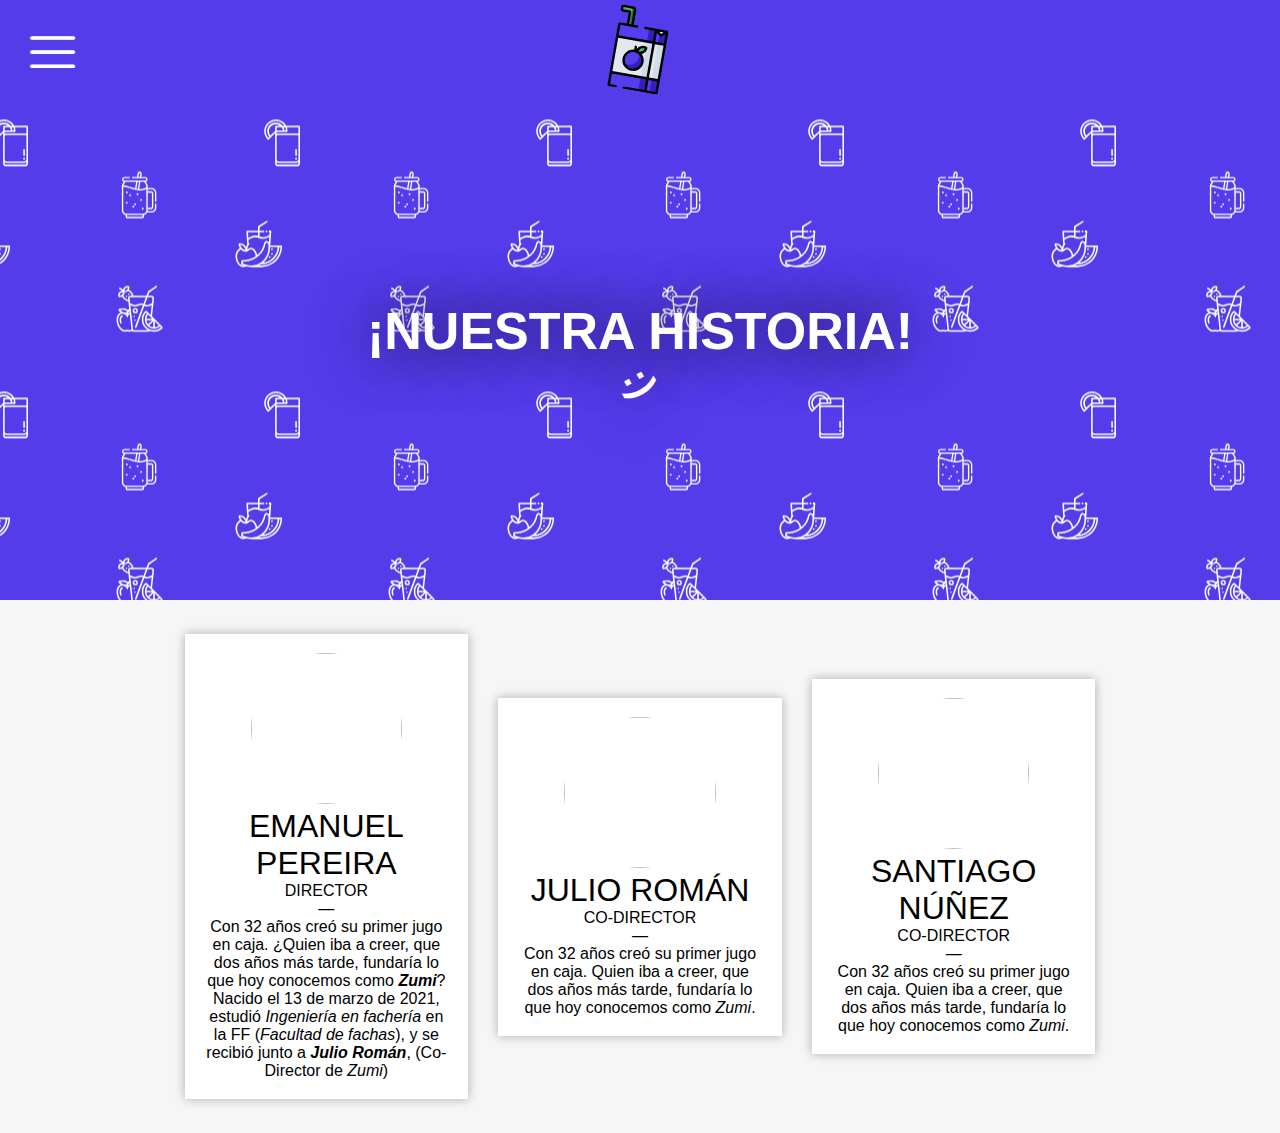
==== nuestra-historia.html @ ffceca15 "main" ====
<!DOCTYPE html>

<html lang="es">
<head>
    <meta charset="UTF-8">
    <meta http-equiv="X-UA-Compatible" content="IE=edge">
    <meta name="viewport" content="width=device-width, initial-scale=1.0">
    <title>Nuestra historia - Zumi</title>
    <link rel="stylesheet" href="estilos/nuestra-historia.css">
    <link rel="stylesheet" href="iconos/flaticon.css">
    <link rel="icon" href="img/logo/zumi-logo-uva.svg">
</head>
<body id="body">
    
    <!-- nav -->
    <nav>
        <i id="menu-icon" class="flaticon-menu"></i>
        <a href="index.html"> <img src="img/logo/zumi-logo-uva.svg" alt=""> </a>
    </nav>
    <!-- termina nav -->
    
    <!-- menu -->
    <div id="menu-container" class="menu-container">
    <div class="menu-triangulo"></div>
        <menu>
            <ul>
                <li> <a href="index.html">Inicio</a> </li>
                <li> <a href="nuestros-jugos.html">Nuestros jugos</a> </li>
                <li id="menu-li"> <a class="menu-target" href="#">Sobre nosotros <i id="menu-li-arrow" class="flaticon-down-arrow-1"></i> </a>
                    <ul id="menu-li-ul">
                        <li> <a href="https://maps.google.com" target="_blanck">Nuestros locales</a> </li>
                        <li> <a class="menu-target" href="nuestra-historia.html">Nuestra Historia</a> </li>
                        <li> <a href="#">Empleo</a> </li>
                    </ul>
                </li>
                <li> <a href="#">Atención al cliente</a> </li>
            </ul>
        </menu>
    </div>
    <!-- termina menu -->

    <!-- header -->
    <header>
        <div>
            <h1>¡NUESTRA HISTORIA!</h>
            <h2 style="transform: rotateZ(60deg);">:)</h2>
        </div>
    </header>
    <!-- termina header -->

    <!-- section1 -->
    <section class="section1">
        <div class="directores">
            <div class="directores-card director-card">
                <img src="https://ladiaria.com.uy/media/photologue/photos/cache/Director%20de%20FA_1200w.jpg" alt="">
                <h1>EMANUEL PEREIRA</h1>
                <h4>DIRECTOR</h4>
                <p>—</p>
                <p>Con 32 años creó su primer jugo en caja. ¿Quien iba a creer, que dos años más tarde, fundaría lo que hoy conocemos como <b><cite>Zumi</cite></b>?</p>
                <p>Nacido el 13 de marzo de 2021, estudió <cite>Ingeniería en fachería</cite> en la FF (<cite>Facultad de fachas</cite>), y se recibió junto a <b><cite>Julio Román</cite></b>, (Co-Director de <cite>Zumi</cite>)</p>
            </div>


            <div class="directores-card">
                <img src="https://www.laguiadelvaron.com/wp-content/uploads/2018/05/tristsonr.jpg" alt="">
                <h1>JULIO ROMÁN</h1>
                <h4>CO-DIRECTOR</h4>
                <p>—</p>
                <p>Con 32 años creó su primer jugo en caja. Quien iba a creer, que dos años más tarde, fundaría lo que hoy conocemos como <cite>Zumi</cite>.</p>
            </div>

            <div class="directores-card">
                <img src="https://img.freepik.com/foto-gratis/hombre-jubilado-mirando-camara-mientras-bebiendo-jugo-oranje_13339-131157.jpg?size=626&ext=jpg" alt="">
                <h1>SANTIAGO NÚÑEZ</h1>
                <h4>CO-DIRECTOR</h4>
                <p>—</p>
                <p>Con 32 años creó su primer jugo en caja. Quien iba a creer, que dos años más tarde, fundaría lo que hoy conocemos como <cite>Zumi</cite>.</p>
            </div>



        </div>
    </section>
    

    <script src="scripts.js"></script>
</body>
</html>
---- estilos/nuestra-historia.css ----
body{
    background-color: rgb(246, 246, 246);
}

.overflow--off{
    overflow-y: hidden;
}

.redes-sociales{
    position: fixed;
    bottom: 0; left: 0;
    background-color: transparent;
    display: flex;
    justify-content: center;
    align-items: center;
}

.redes-icon{
    font-size: 30px;
    border-radius: 0.2cm;
    text-decoration-line: none;
    padding: 1mm;
    padding-left: 2mm;
    padding-right: 2mm;
    color: white;
    text-decoration-line: none;
    margin: 1mm;
}

.whatsapp-icon{
    background-color: #1cd444;
}

.twitter-icon{
    background-color: #04a4f4;
    color: white;
}

*{
    padding: 0;
    margin: 0;
    font-family: 'Segoe UI', Tahoma, Geneva, Verdana, sans-serif;

}

/* nav */
nav{
    width: 100%;
    display: flex;
    align-items: center;
    justify-content: center;
    background-color: #543ceb;
    padding-top: 2mm;
    padding-bottom: 2mm;
    color: white;
    font-size: 30px;
    z-index: 1000;
}

nav img{
    width: 2.2cm;
    transform: rotateZ(10deg);
    animation: img 2s infinite;
}

@keyframes img{
    0%{
    transform: rotateZ(10deg);        
    }
    50%{
    transform: rotateZ(-10deg);
    }
    100%{
        transform: rotateZ(10deg);
    }
}

nav i{
    font-size: 45px;
    left: 6mm;
    display: flex;
    position: absolute;
    cursor: pointer;
    padding: 2mm;
    transition: all .2s;
    border-radius: 0.2cm;
}

.menu-icon--rotate{
    transform: rotateZ(90deg);  
}
/* termina nav */

/* header */
header{
    width: 100%;
    height: 55vh;
    position: relative;
    background-color: #543ceb;
    display: flex;
    align-items: center;
    justify-content: center;
    text-align: center;
    color: white;
    font-size: 26px;
    text-shadow: -2px 0px 60px black;
    background-image: url("../img/index/patron-de-jugos-blanco.svg"); background-repeat: no-repeat;
    background-position: center; background-size: cover;
}

header div{
    margin: 0.5cm;
}

@media(max-width: 737px){
    header{
        font-size: 23px;
    }
}

@media(max-width: 655px){
    header{
        font-size: 20px;
    }
}

/* termina header */

/* menu */
.menu-container{
    position: fixed; top: 0; left: 0; 
    width: 100%;
    height: 100%;
    z-index: 2000;
    display: none;
}

.menu-container--show{
    display: block;
}

.menu-triangulo{
    width: 0; 
    height: 0; 
    border-left: 10px solid white;
    border-top: 8px solid transparent;
    border-bottom: 8px solid transparent; 
    position: absolute;
    top: 1.2cm;
    left: 2.1cm;
    transform: rotateZ(-180deg);
    animation: menu .2s;
}

menu{
    background-color: white;
    width: max-content;
    position: absolute;
    top: 0.9cm;
    left: 89px;
    animation: menu .2s;
    transition: all .2s;
}

@keyframes menu{
    0%{
        opacity: 0%;
        left: 80px;
    }
    100%{
        opacity: 100%;
    }
}

menu ul{
    list-style: none;
}

menu ul li{
    margin: 1.5mm;
}

menu ul li a{
    color: black;
    text-decoration-line: none;
    padding: 0.5mm;
    display: block;
    padding: 1mm;
}

menu ul li a:hover{
    background-color: rgb(230, 230, 230);
}

menu ul li a i{
    font-size: 13px;
    font-weight:900;
    display: inline-block;
    transition: all .2s;
    transform: rotateX(180deg);
}

menu ul li ul{
    animation: prueba .2s;   
}

@keyframes prueba{
    0%{
        line-height: 0px;
    }
    100%{
        line-height: 22px;
    }
}

.menu-li-ul--show{
    display: block;
}

.menu-target{
    background-color: rgb(230, 230, 230);
}
/* termina menu */

/* section1 */
.section1{
    width: 100%;
    height: max-content;
}

.directores{
    height: max-content;
    display: flex;
    flex-wrap: wrap;
    align-items: center;
    justify-content: center;
    padding: 5mm;
}

.directores-card{
    background-color: white;
    box-shadow: 0px 0px 10px rgba(0, 0, 0, 0.3);
    width: max-content;
    padding: 5mm;
    text-align: center;
    max-width: 6.5cm;
    margin: 4mm;
}

.directores-card img{
    border-radius: 100%;
    width: 4cm;
    height: 4cm;
    object-fit: cover;
}

.directores-card h1, h4{
    font-weight: 300;
}

    /* director card */
    .director-card img{
        object-position: -2cm;
    }
    /* termina director card */
---- iconos/flaticon.css ----
/*
  	Flaticon icon font: Flaticon
  	Creation date: 28/02/2021 00:28
  	*/

@font-face {
  font-family: "Flaticon";
  src: url("./Flaticon.eot");
  src: url("./Flaticon.eot?#iefix") format("embedded-opentype"),
       url("./Flaticon.woff2") format("woff2"),
       url("./Flaticon.woff") format("woff"),
       url("./Flaticon.ttf") format("truetype"),
       url("./Flaticon.svg#Flaticon") format("svg");
  font-weight: normal;
  font-style: normal;
}

@media screen and (-webkit-min-device-pixel-ratio:0) {
  @font-face {
    font-family: "Flaticon";
    src: url("./Flaticon.svg#Flaticon") format("svg");
  }
}

[class^="flaticon-"]:before, [class*=" flaticon-"]:before,
[class^="flaticon-"]:after, [class*=" flaticon-"]:after {   
  font-family: Flaticon;
font-style: normal;
}

.flaticon-menu:before { content: "\f100"; }
.flaticon-down-filled-triangular-arrow:before { content: "\f101"; }
.flaticon-down-arrow:before { content: "\f102"; }
.flaticon-down-arrow-1:before { content: "\f103"; }
.flaticon-whatsapp:before { content: "\f104"; }
.flaticon-instagram:before { content: "\f105"; }
.flaticon-gorjeo:before { content: "\f106"; }
.flaticon-letra-x:before { content: "\f107"; }
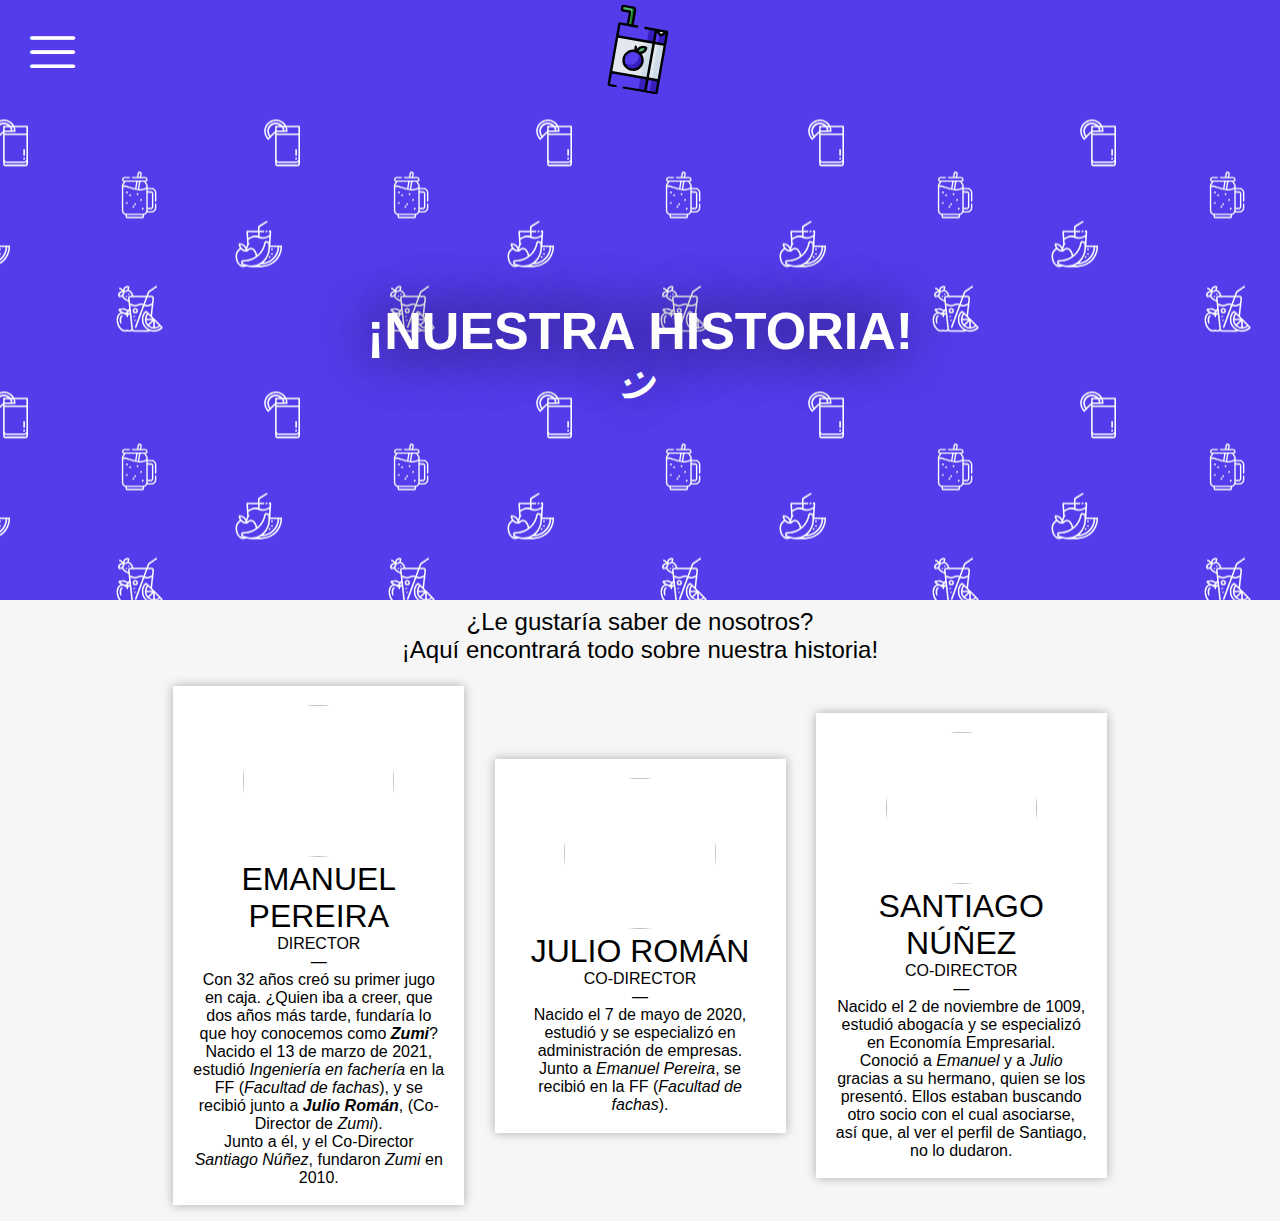
==== commit aea60e5a: "main" ====
--- a/nuestra-historia.html
+++ b/nuestra-historia.html
@@ -50,6 +50,7 @@
 
     <!-- section1 -->
     <section class="section1">
+        <h2>¿Le gustaría saber de nosotros? <br> ¡Aquí encontrará todo sobre nuestra historia!</h2>
         <div class="directores">
             <div class="directores-card director-card">
                 <img src="https://ladiaria.com.uy/media/photologue/photos/cache/Director%20de%20FA_1200w.jpg" alt="">
@@ -57,7 +58,8 @@
                 <h4>DIRECTOR</h4>
                 <p>—</p>
                 <p>Con 32 años creó su primer jugo en caja. ¿Quien iba a creer, que dos años más tarde, fundaría lo que hoy conocemos como <b><cite>Zumi</cite></b>?</p>
-                <p>Nacido el 13 de marzo de 2021, estudió <cite>Ingeniería en fachería</cite> en la FF (<cite>Facultad de fachas</cite>), y se recibió junto a <b><cite>Julio Román</cite></b>, (Co-Director de <cite>Zumi</cite>)</p>
+                <p>Nacido el 13 de marzo de 2021, estudió <cite>Ingeniería en fachería</cite> en la FF (<cite>Facultad de fachas</cite>), y se recibió junto a <b><cite>Julio Román</cite></b>, (Co-Director de <cite>Zumi</cite>).</p>
+                <p>Junto a él, y el Co-Director <cite>Santiago Núñez</cite>, fundaron <cite>Zumi</cite> en 2010.</p>
             </div>
 
 
@@ -66,7 +68,8 @@
                 <h1>JULIO ROMÁN</h1>
                 <h4>CO-DIRECTOR</h4>
                 <p>—</p>
-                <p>Con 32 años creó su primer jugo en caja. Quien iba a creer, que dos años más tarde, fundaría lo que hoy conocemos como <cite>Zumi</cite>.</p>
+                <p>Nacido el 7 de mayo de 2020, estudió y se especializó en administración de empresas.</p>
+                <p>Junto a <cite>Emanuel Pereira</cite>, se recibió en la FF (<cite>Facultad de fachas</cite>).</p>
             </div>
 
             <div class="directores-card">
@@ -74,7 +77,8 @@
                 <h1>SANTIAGO NÚÑEZ</h1>
                 <h4>CO-DIRECTOR</h4>
                 <p>—</p>
-                <p>Con 32 años creó su primer jugo en caja. Quien iba a creer, que dos años más tarde, fundaría lo que hoy conocemos como <cite>Zumi</cite>.</p>
+                <p>Nacido el 2 de noviembre de 1009, estudió abogacía y se especializó en Economía Empresarial.</p>
+                <p>Conoció a <cite>Emanuel</cite> y a <cite>Julio</cite> gracias a su hermano, quien se los presentó. Ellos estaban buscando otro socio con el cual asociarse, así que, al ver el perfil de Santiago, no lo dudaron.</p>
             </div>
 
 
--- a/estilos/nuestra-historia.css
+++ b/estilos/nuestra-historia.css
@@ -228,13 +228,18 @@
     height: max-content;
 }
 
+.section1 h2{
+    margin: 2mm;
+    text-align: center;
+    font-weight: 200;
+}
+
 .directores{
     height: max-content;
     display: flex;
     flex-wrap: wrap;
     align-items: center;
     justify-content: center;
-    padding: 5mm;
 }
 
 .directores-card{
@@ -243,7 +248,7 @@
     width: max-content;
     padding: 5mm;
     text-align: center;
-    max-width: 6.5cm;
+    max-width: 6.7cm;
     margin: 4mm;
 }
 
@@ -260,7 +265,7 @@
 
     /* director card */
     .director-card img{
-        object-position: -2cm;
+        object-position: -1.7cm;
     }
     /* termina director card */
 
